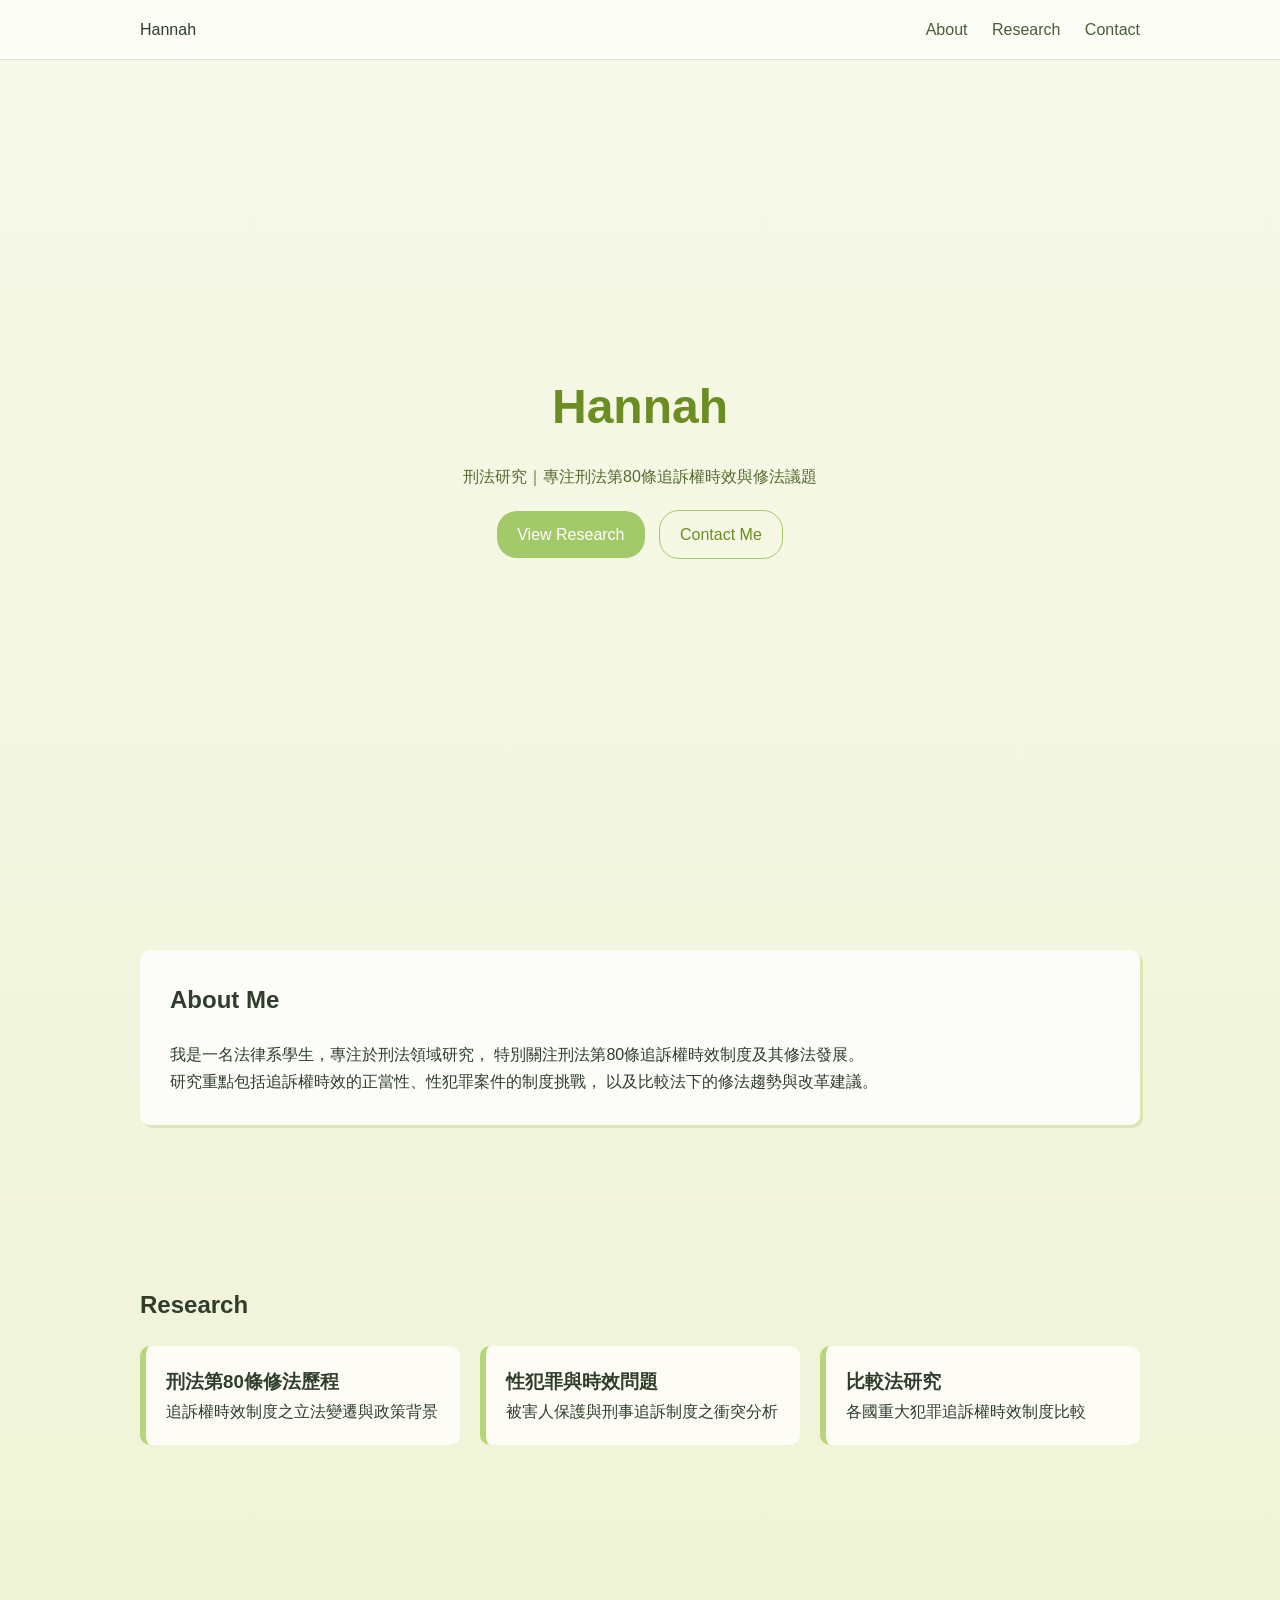
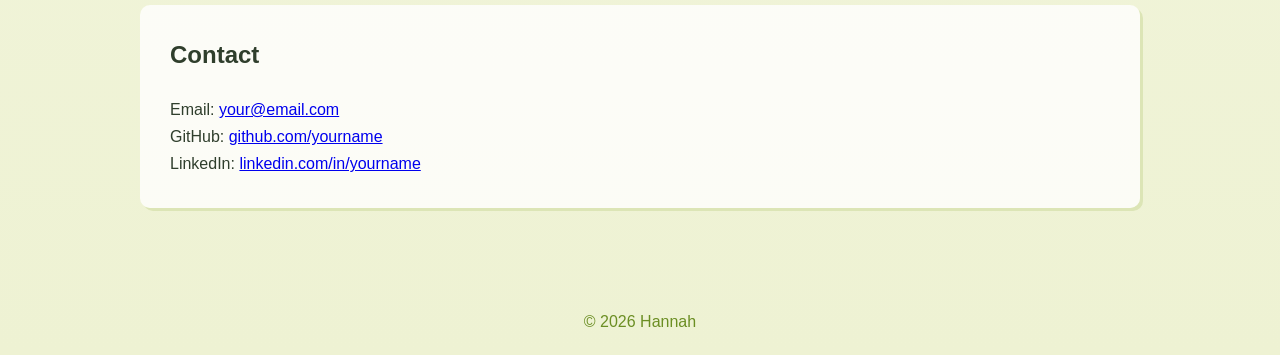
==== index.html @ 690948e5 "Add files via upload" ====
<!DOCTYPE html>
<html lang="zh-Hant">
<head>
  <meta charset="UTF-8">
  <meta name="viewport" content="width=device-width, initial-scale=1.0">
  <title>Hannah | Legal Research</title>
  <link rel="stylesheet" href="styles.css">
</head>
<body>

  <!-- Navbar -->
  <header class="navbar">
    <div class="container nav-container">
      <div class="logo">Hannah</div>
      <nav class="nav-links">
        <a href="#about">About</a>
        <a href="#work">Research</a>
        <a href="#contact">Contact</a>
      </nav>
    </div>
  </header>

  <!-- Hero -->
  <section class="hero">
    <div class="container hero-content">
      <h1 class="hero-name">Hannah</h1>
      <p class="hero-tagline">
        刑法研究｜專注刑法第80條追訴權時效與修法議題
      </p>
      <div class="hero-buttons">
        <a href="#work" class="btn primary-btn">View Research</a>
        <a href="#contact" class="btn secondary-btn">Contact Me</a>
      </div>
    </div>
  </section>

  <!-- About -->
  <section id="about" class="section">
    <div class="container card">
      <h2 class="section-title">About Me</h2>
      <p>
        我是一名法律系學生，專注於刑法領域研究，
        特別關注刑法第80條追訴權時效制度及其修法發展。
      </p>
      <p>
        研究重點包括追訴權時效的正當性、性犯罪案件的制度挑戰，
        以及比較法下的修法趨勢與改革建議。
      </p>
    </div>
  </section>

  <!-- Work -->
  <section id="work" class="section">
    <div class="container">
      <h2 class="section-title">Research</h2>

      <div class="card-grid">

        <div class="work-card">
          <a href="articles/criminal-law-80.html" class="card-link">
            <h3>刑法第80條修法歷程</h3>
            <p>追訴權時效制度之立法變遷與政策背景</p>
          </a>
        </div>

        <div class="work-card">
          <h3>性犯罪與時效問題</h3>
          <p>被害人保護與刑事追訴制度之衝突分析</p>
        </div>

        <div class="work-card">
          <h3>比較法研究</h3>
          <p>各國重大犯罪追訴權時效制度比較</p>
        </div>

      </div>
    </div>
  </section>

  <!-- Contact -->
  <section id="contact" class="section">
    <div class="container card">
      <h2 class="section-title">Contact</h2>
      <p>Email: <a href="mailto:your@email.com">your@email.com</a></p>
      <p>GitHub: <a href="#">github.com/yourname</a></p>
      <p>LinkedIn: <a href="#">linkedin.com/in/yourname</a></p>
    </div>
  </section>

  <footer class="footer">
    <p>© 2026 Hannah</p>
  </footer>

</body>
</html>
---- styles.css ----
/* Reset */
* {
  margin: 0;
  padding: 0;
  box-sizing: border-box;
}

/* Base */
body {
  font-family: "Segoe UI", sans-serif;
  background: linear-gradient(180deg, #f7f9e9, #eef2d3);
  color: #2f3e2c;
  line-height: 1.7;
}

/* Container */
.container {
  width: 90%;
  max-width: 1000px;
  margin: 0 auto;
}

/* Navbar */
.navbar {
  background: rgba(255, 255, 255, 0.6);
  backdrop-filter: blur(8px);
  border-bottom: 1px solid #dfe6c8;
}

.nav-container {
  display: flex;
  justify-content: space-between;
  padding: 16px 0;
}

.nav-links a {
  margin-left: 20px;
  color: #4a5d3a;
  text-decoration: none;
}

/* Hero */
.hero {
  height: 90vh;
  display: flex;
  align-items: center;
  text-align: center;
}

.hero-name {
  font-size: 3rem;
  color: #6b8e23;
}

.hero-tagline {
  margin: 15px 0;
  color: #556b2f;
}

/* Buttons */
.btn {
  padding: 10px 20px;
  border-radius: 20px;
  margin: 5px;
  text-decoration: none;
  display: inline-block;
}

.primary-btn {
  background: #a3c96b;
  color: white;
}

.secondary-btn {
  border: 1px solid #a3c96b;
  color: #6b8e23;
}

/* Sections */
.section {
  padding: 80px 0;
}

.section-title {
  margin-bottom: 20px;
}

/* Cards */
.card {
  background: #ffffffcc;
  padding: 30px;
  border-radius: 10px;
  box-shadow: 3px 3px 0 #dce5b6;
}

/* Work grid */
.card-grid {
  display: grid;
  grid-template-columns: repeat(auto-fit, minmax(250px, 1fr));
  gap: 20px;
}

.work-card {
  background: #fdfdf5;
  padding: 20px;
  border-radius: 10px;
  border-left: 6px solid #b5d67a;
  transition: 0.2s;
}

.work-card:hover {
  transform: translateY(-4px);
  box-shadow: 0 10px 20px rgba(0,0,0,0.1);
}

.card-link {
  text-decoration: none;
  color: inherit;
  display: block;
}

/* Footer */
.footer {
  text-align: center;
  padding: 20px;
  color: #6b8e23;
}

/* Responsive */
@media (max-width: 600px) {
  .hero-name {
    font-size: 2rem;
  }
}
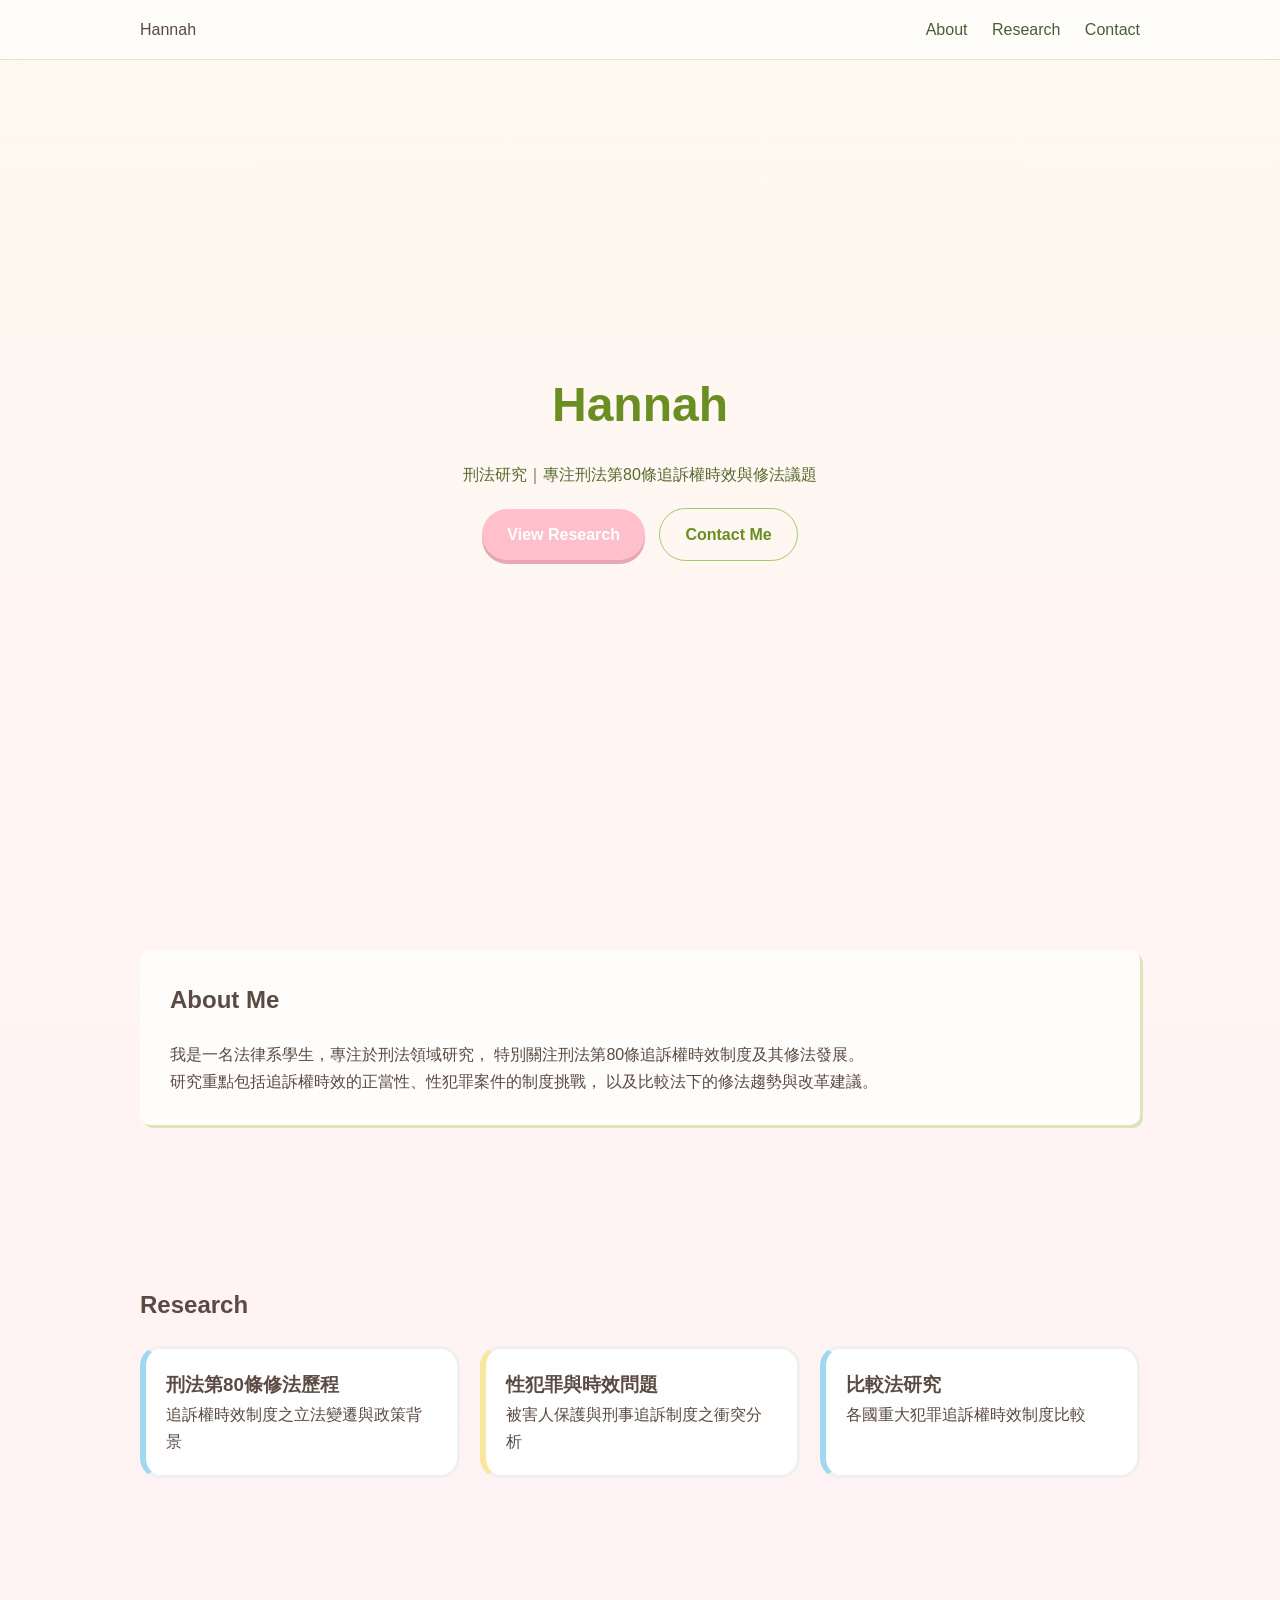
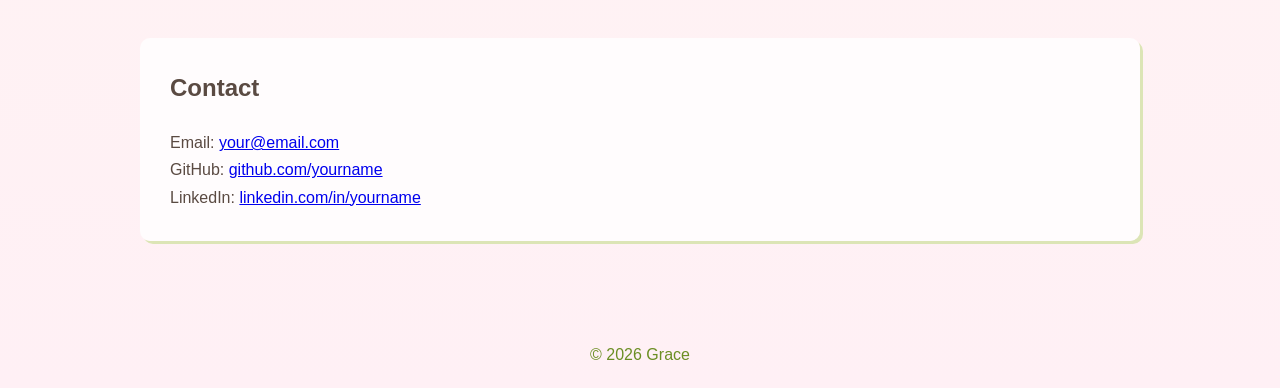
==== commit 0605c0cd: "Update index.html" ====
--- a/index.html
+++ b/index.html
@@ -3,7 +3,7 @@
 <head>
   <meta charset="UTF-8">
   <meta name="viewport" content="width=device-width, initial-scale=1.0">
-  <title>Hannah | Legal Research</title>
+  <title>Grace | Legal Research</title>
   <link rel="stylesheet" href="styles.css">
 </head>
 <body>
@@ -88,8 +88,8 @@
   </section>
 
   <footer class="footer">
-    <p>© 2026 Hannah</p>
+    <p>© 2026 Grace</p>
   </footer>
 
 </body>
-</html>+</html>
--- a/styles.css
+++ b/styles.css
@@ -131,4 +131,41 @@
   .hero-name {
     font-size: 2rem;
   }
-}+}
+/* 修改 Base 背景與顏色 */
+body {
+  font-family: "Segoe UI", "Microsoft JhengHei", sans-serif; /* 加入中文字體優化 */
+  background: linear-gradient(180deg, #fff9f0, #fff0f5); /* 改為更溫暖的粉白調 */
+  color: #5a4a42; /* 深棕色文字，比純黑更溫柔 */
+}
+
+/* 讓按鈕和卡片更圓潤 (吉依卡哇風格的靈魂) */
+.btn {
+  padding: 12px 25px;
+  border-radius: 30px; /* 更圓的按鈕 */
+  font-weight: bold;
+  transition: all 0.3s cubic-bezier(0.175, 0.885, 0.32, 1.275); /* 彈跳感 */
+}
+
+.primary-btn {
+  background: #ffc0cb; /* 吉依卡哇粉 */
+  color: white;
+  box-shadow: 0 4px 0 #e6a7b3; /* 加上一點立體感 */
+}
+
+.primary-btn:hover {
+  transform: scale(1.05);
+  background: #ffb1be;
+}
+
+/* 卡片設計：增加軟綿綿的邊框 */
+.work-card {
+  background: #ffffff;
+  border: 3px solid #f0f0f0; /* 捨棄單邊粗線，改用全邊框 */
+  border-radius: 20px;
+  border-left: 6px solid #a0d8ef; /* 小八貓藍 */
+}
+
+.work-card:nth-child(even) {
+  border-left: 6px solid #f9e79f; /* 兔兔黃 */
+}
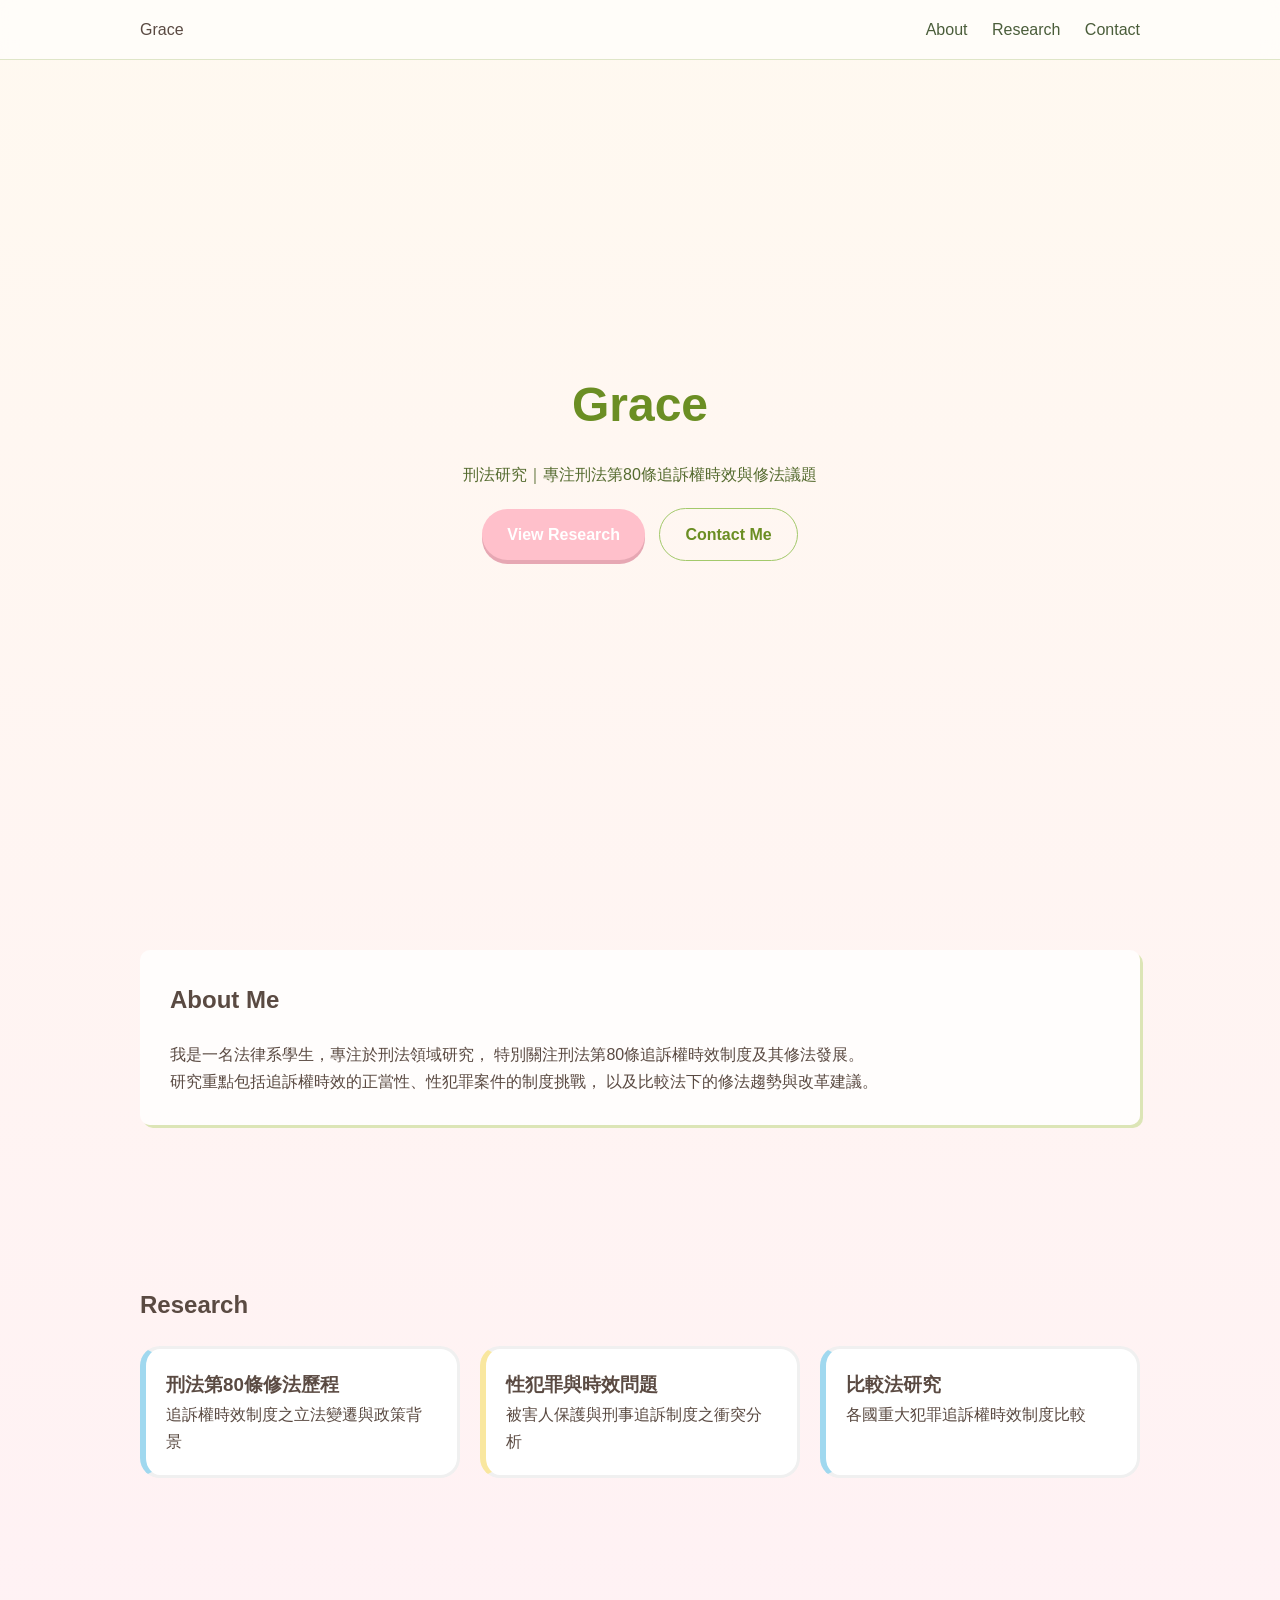
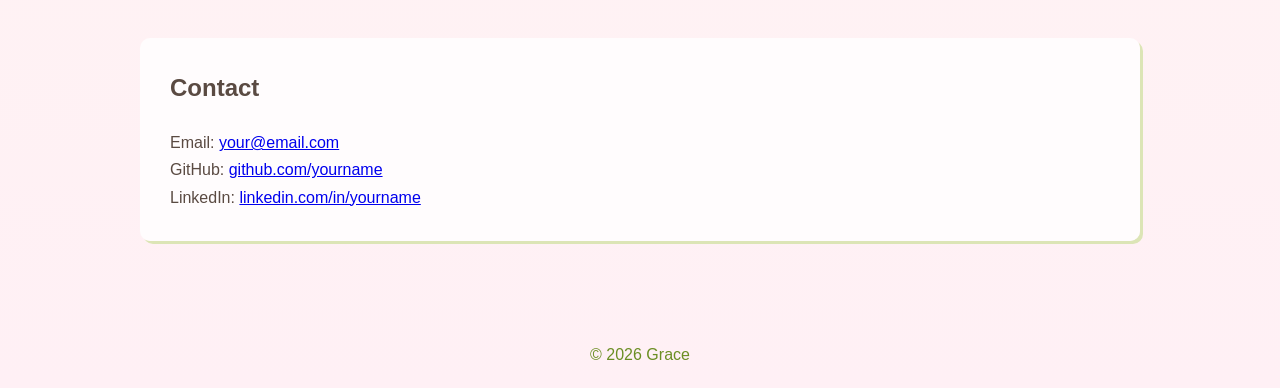
==== commit c44224c3: "Update index.html" ====
--- a/index.html
+++ b/index.html
@@ -11,7 +11,7 @@
   <!-- Navbar -->
   <header class="navbar">
     <div class="container nav-container">
-      <div class="logo">Hannah</div>
+      <div class="logo">Grace</div>
       <nav class="nav-links">
         <a href="#about">About</a>
         <a href="#work">Research</a>
@@ -23,7 +23,7 @@
   <!-- Hero -->
   <section class="hero">
     <div class="container hero-content">
-      <h1 class="hero-name">Hannah</h1>
+      <h1 class="hero-name">Grace</h1>
       <p class="hero-tagline">
         刑法研究｜專注刑法第80條追訴權時效與修法議題
       </p>
